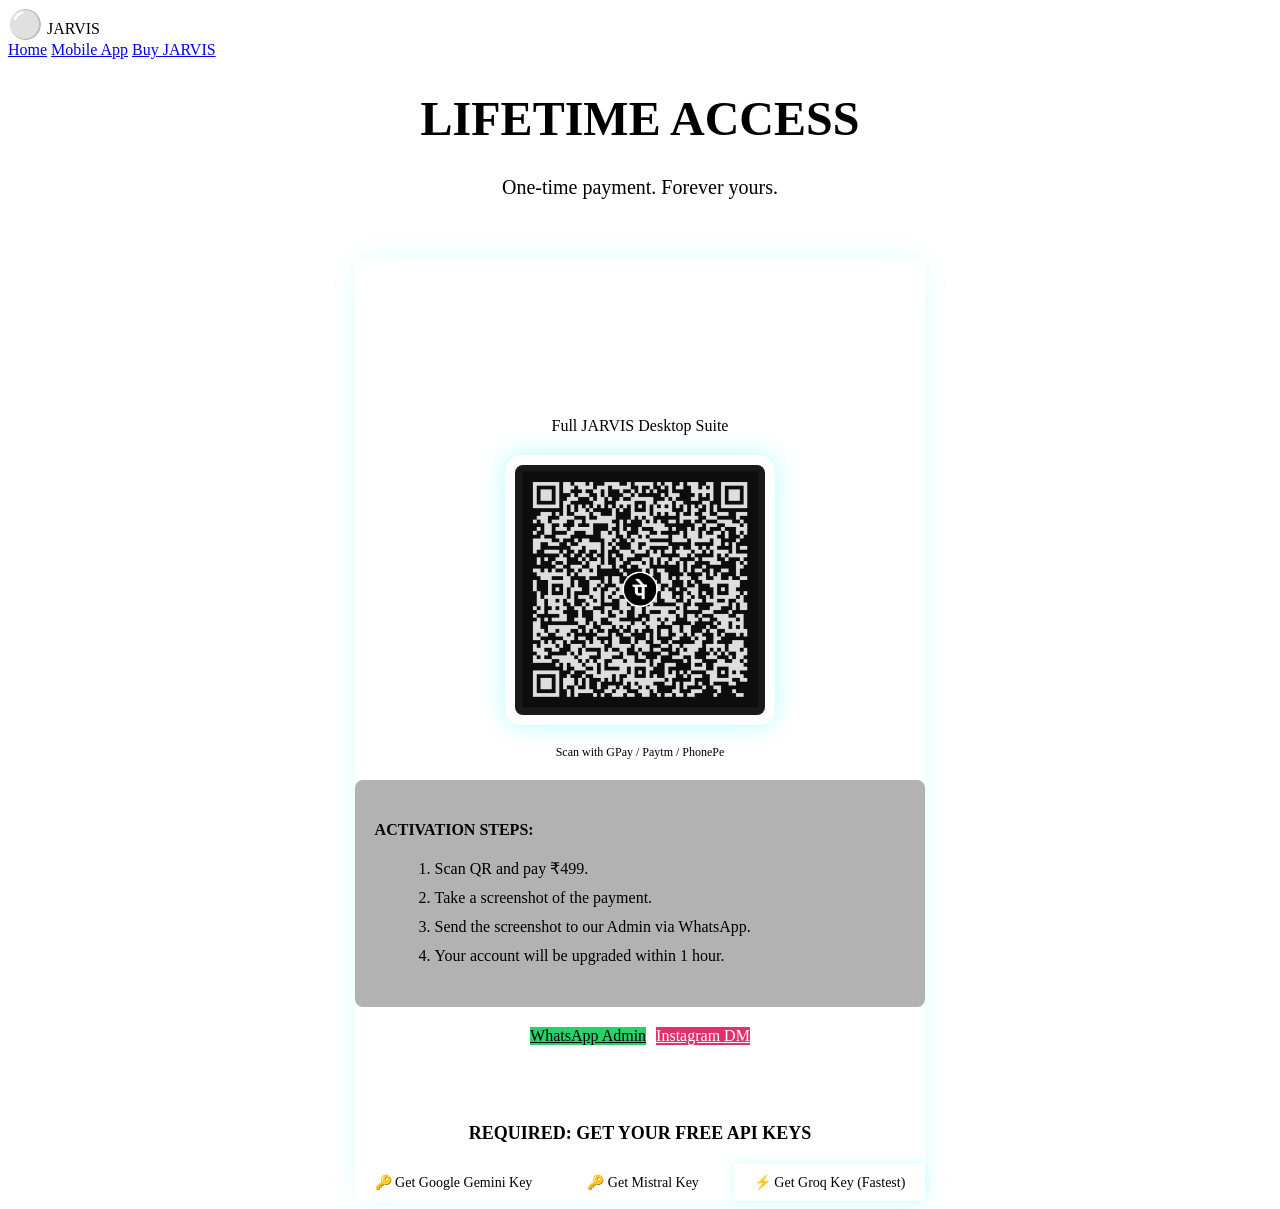
==== buy.html @ ee1a6037 "Add files via upload" ====
<!DOCTYPE html>
<html lang="en">

<head>
    <meta charset="UTF-8">
    <meta name="viewport" content="width=device-width, initial-scale=1.0">
    <title>Upgrade to PRO | JARVIS</title>
    <link rel="stylesheet" href="assets/css/style.css">
    <link rel="stylesheet" href="assets/css/animations.css">
</head>

<body>
    <nav class="nav-container">
        <div class="logo">
            <span style="font-size: 28px;">⚪</span> JARVIS
        </div>
        <div class="nav-links">
            <a href="index.html">Home</a>
            <a href="mobile.html">Mobile App</a>
            <a href="buy.html" class="active">Buy JARVIS</a>
        </div>
    </nav>

    <div class="container fade-in">
        <div style="display: flex; flex-direction: column; align-items: center; text-align: center;">
            <h1 class="text-gradient" style="font-size: 48px; margin-bottom: 10px;">LIFETIME ACCESS</h1>
            <p style="color: var(--text-glass); font-size: 20px;">One-time payment. Forever yours.</p>

            <div class="glass-panel"
                style="margin-top: 40px; border-color: var(--primary); box-shadow: 0 0 30px rgba(0, 243, 255, 0.1);">
                <h2 style="font-size: 56px; color: #fff;"><del
                        style="font-size: 32px; color: var(--text-glass); margin-right: 10px;">₹5000</del> ₹499</h2>
                <p style="color: var(--primary); margin-bottom: 20px;">Full JARVIS Desktop Suite</p>

                <!-- QR Code Placeholder -->
                <div
                    style="background: #fff; padding: 10px; border-radius: 16px; width: 250px; height: 250px; margin: 0 auto 20px; display: flex; align-items: center; justify-content: center; box-shadow: 0 0 25px rgba(0, 243, 255, 0.3); border: 4px solid var(--primary);">
                    <img src="QR.jpeg" alt="Pay 499"
                        style="width: 100%; height: 100%; object-fit: cover; border-radius: 8px;">
                </div>

                <p style="color: var(--text-glass); font-size: 12px; margin-bottom: 20px;">Scan with GPay / Paytm /
                    PhonePe</p>

                <div style="text-align: left; background: rgba(0,0,0,0.3); padding: 20px; border-radius: 8px;">
                    <h4 style="margin-bottom: 15px;">ACTIVATION STEPS:</h4>
                    <ol style="color: var(--text-glass); margin-left: 20px; line-height: 1.8;">
                        <li>Scan QR and pay ₹499.</li>
                        <li>Take a screenshot of the payment.</li>
                        <li>Send the screenshot to our Admin via WhatsApp.</li>
                        <li>Your account will be upgraded within 1 hour.</li>
                    </ol>
                </div>

                <div style="display: flex; gap: 10px; margin-top: 20px; justify-content: center;">
                    <a href="contact.html" class="btn-primary"
                        style="background: #25D366; border-color: #25D366; color: #000;">WhatsApp Admin</a>
                    <a href="contact.html" class="btn-primary"
                        style="background: #E1306C; border-color: #E1306C; color: #fff;">Instagram DM</a>
                </div>
                <div style="margin-top: 40px; border-top: 1px solid var(--border-glass); padding-top: 20px;">
                    <h3 style="color: var(--text-glass); font-size: 18px; margin-bottom: 20px;">REQUIRED: GET YOUR FREE
                        API KEYS</h3>
                    <div style="display: flex; flex-wrap: wrap; gap: 15px; justify-content: center;">
                        <a href="https://aistudio.google.com/prompts/new_chat" target="_blank" class="glass-panel"
                            style="padding: 10px 20px; font-size: 14px; color: var(--text-main); border: 1px solid var(--border-glass); text-decoration: none; transition: 0.3s;">
                            🔑 Get Google Gemini Key
                        </a>
                        <a href="https://console.mistral.ai/" target="_blank" class="glass-panel"
                            style="padding: 10px 20px; font-size: 14px; color: var(--text-main); border: 1px solid var(--border-glass); text-decoration: none; transition: 0.3s;">
                            🔑 Get Mistral Key
                        </a>
                        <a href="https://console.groq.com/keys" target="_blank" class="glass-panel"
                            style="padding: 10px 20px; font-size: 14px; color: var(--primary); border: 1px solid var(--primary); text-decoration: none; transition: 0.3s; box-shadow: 0 0 10px rgba(0, 243, 255, 0.2);">
                            ⚡ Get Groq Key (Fastest)
                        </a>
                    </div>
                </div>
            </div>
        </div>
    </div>
</body>

</html>
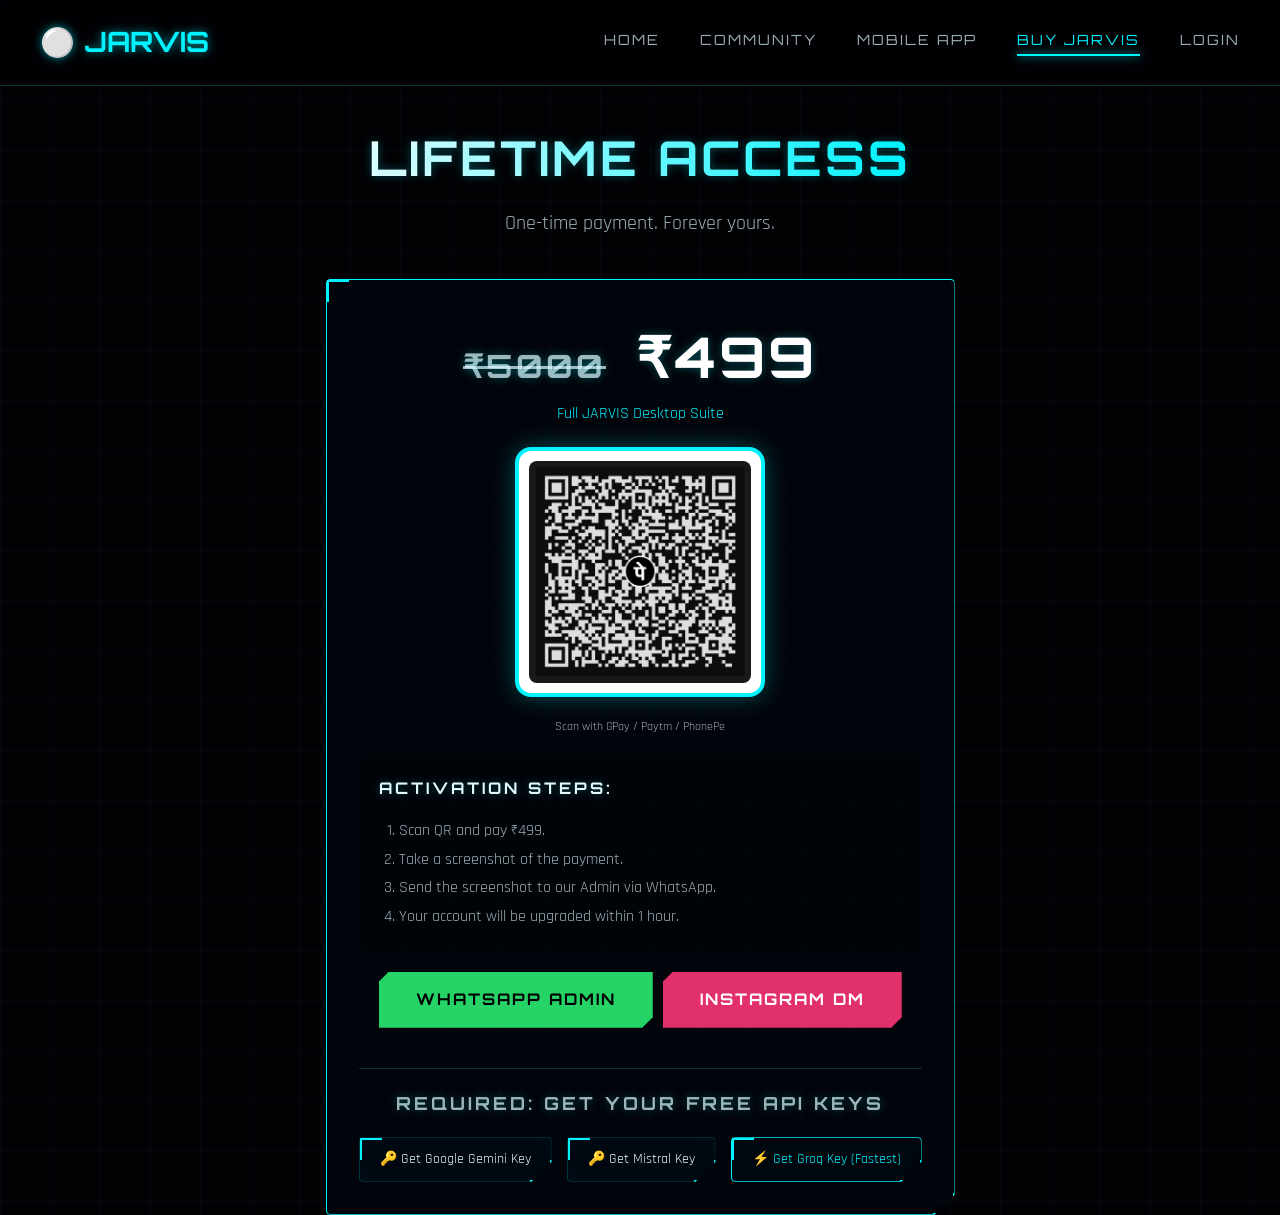
==== commit 14b5f02e: "Add files via upload" ====
--- a/buy.html
+++ b/buy.html
@@ -16,8 +16,10 @@
         </div>
         <div class="nav-links">
             <a href="index.html">Home</a>
+            <a href="community.html">Community</a>
             <a href="mobile.html">Mobile App</a>
             <a href="buy.html" class="active">Buy JARVIS</a>
+            <a href="login.html">Login</a>
         </div>
     </nav>
 
--- a/assets/css/style.css
+++ b/assets/css/style.css
@@ -0,0 +1,336 @@
+/* 
+====================================
+  JARVIS CORE STYLES
+  Theme: Sci-Fi / Cyberpunk / Holographic
+====================================
+*/
+
+@import url('https://fonts.googleapis.com/css2?family=Inter:wght@300;400;600&family=Orbitron:wght@400;500;700;900&family=Rajdhani:wght@500;700&display=swap');
+
+:root {
+    /* Colors */
+    --bg-dark: #020205;
+    --bg-panel: rgba(10, 15, 20, 0.7);
+    --primary: #00f3ff;
+    --primary-dim: rgba(0, 243, 255, 0.1);
+    --primary-glow: rgba(0, 243, 255, 0.6);
+    --secondary: #bd00ff;
+    /* Adding purple for cyberpunk feel */
+    --text-main: #e0faff;
+    --text-glass: rgba(224, 250, 255, 0.7);
+    --border-glass: rgba(0, 243, 255, 0.2);
+    --glass-bg: rgba(0, 10, 20, 0.4);
+
+    /* Spacing */
+    --spacing-sm: 8px;
+    --spacing-md: 16px;
+    --spacing-lg: 32px;
+
+    /* Effects */
+    --neon-shadow: 0 0 10px var(--primary-glow), 0 0 20px var(--primary-glow), 0 0 40px var(--primary-dim);
+    --glass-blur: blur(20px);
+    --tech-border: 1px solid var(--primary);
+}
+
+* {
+    margin: 0;
+    padding: 0;
+    box-sizing: border-box;
+    scrollbar-width: thin;
+    scrollbar-color: var(--primary) var(--bg-dark);
+}
+
+body {
+    background-color: var(--bg-dark);
+    color: var(--text-main);
+    font-family: 'Rajdhani', 'Inter', sans-serif;
+    line-height: 1.6;
+    overflow-x: hidden;
+    background-image:
+        linear-gradient(rgba(0, 243, 255, 0.03) 1px, transparent 1px),
+        linear-gradient(90deg, rgba(0, 243, 255, 0.03) 1px, transparent 1px),
+        radial-gradient(circle at 50% 50%, rgba(2, 2, 5, 0.9) 0%, rgba(2, 2, 5, 1) 100%);
+    background-size: 50px 50px, 50px 50px, 100% 100%;
+    min-height: 100vh;
+}
+
+h1,
+h2,
+h3,
+h4,
+h5,
+h6 {
+    font-family: 'Orbitron', sans-serif;
+    text-transform: uppercase;
+    letter-spacing: 3px;
+    text-shadow: 0 0 10px rgba(0, 243, 255, 0.3);
+}
+
+a {
+    text-decoration: none;
+    color: inherit;
+    transition: 0.3s;
+}
+
+/* ====================================
+   UTILITIES & COMPONENTS
+   ==================================== */
+
+.glass-panel {
+    background: var(--glass-bg);
+    backdrop-filter: var(--glass-blur);
+    -webkit-backdrop-filter: var(--glass-blur);
+    border: 1px solid var(--border-glass);
+    border-radius: 4px;
+    /* Sharper corners for sci-fi look */
+    padding: var(--spacing-lg);
+    box-shadow: 0 0 30px rgba(0, 0, 0, 0.8), inset 0 0 20px rgba(0, 243, 255, 0.05);
+    position: relative;
+    clip-path: polygon(0 0,
+            100% 0,
+            100% calc(100% - 20px),
+            calc(100% - 20px) 100%,
+            0 100%);
+    /* Sci-fi corner cut */
+}
+
+/* Tech decorations */
+.glass-panel::before {
+    content: '';
+    position: absolute;
+    top: 0;
+    left: 0;
+    width: 20px;
+    height: 20px;
+    border-top: 2px solid var(--primary);
+    border-left: 2px solid var(--primary);
+}
+
+.glass-panel::after {
+    content: '';
+    position: absolute;
+    bottom: 0;
+    right: 0;
+    width: 20px;
+    height: 20px;
+    border-bottom: 2px solid var(--primary);
+    border-right: 2px solid var(--primary);
+    margin-bottom: -1px;
+    /* fix alignment with clip-path */
+    margin-right: -1px;
+}
+
+.text-gradient {
+    background: linear-gradient(90deg, #fff, var(--primary), #fff);
+    background-size: 200%;
+    background-clip: text;
+    -webkit-background-clip: text;
+    -webkit-text-fill-color: transparent;
+    animation: shine 3s linear infinite;
+}
+
+@keyframes shine {
+    0% {
+        background-position: 0%;
+    }
+
+    100% {
+        background-position: 200%;
+    }
+}
+
+.btn-primary {
+    display: inline-block;
+    padding: 14px 36px;
+    background: rgba(0, 243, 255, 0.05);
+    border: 1px solid var(--primary);
+    color: var(--primary);
+    font-family: 'Orbitron', sans-serif;
+    font-weight: 700;
+    text-transform: uppercase;
+    letter-spacing: 2px;
+    border-radius: 0;
+    /* Boxy sci-fi button */
+    cursor: pointer;
+    position: relative;
+    overflow: hidden;
+    transition: 0.3s;
+    box-shadow: 0 0 10px rgba(0, 243, 255, 0.1);
+    clip-path: polygon(10px 0, 100% 0, 100% calc(100% - 10px), calc(100% - 10px) 100%, 0 100%, 0 10px);
+}
+
+.btn-primary::before {
+    content: '';
+    position: absolute;
+    top: 0;
+    left: -100%;
+    width: 100%;
+    height: 100%;
+    background: linear-gradient(90deg, transparent, rgba(0, 243, 255, 0.4), transparent);
+    transition: 0.5s;
+}
+
+.btn-primary:hover::before {
+    left: 100%;
+}
+
+.btn-primary:hover {
+    background: var(--primary);
+    color: #000;
+    box-shadow: 0 0 30px var(--primary-glow);
+    text-shadow: none;
+}
+
+.input-field {
+    width: 100%;
+    padding: 14px;
+    background: rgba(0, 0, 0, 0.6);
+    border: 1px solid var(--border-glass);
+    border-radius: 0;
+    color: #fff;
+    font-family: 'Rajdhani', sans-serif;
+    font-size: 16px;
+    transition: 0.3s;
+}
+
+.input-field:focus {
+    outline: none;
+    border-color: var(--primary);
+    box-shadow: 0 0 15px rgba(0, 243, 255, 0.2);
+}
+
+/* ====================================
+   LAYOUT
+   ==================================== */
+
+.nav-container {
+    display: flex;
+    justify-content: space-between;
+    align-items: center;
+    padding: 20px 40px;
+    position: fixed;
+    top: 0;
+    left: 0;
+    width: 100%;
+    z-index: 1000;
+    background: rgba(2, 2, 5, 0.9);
+    backdrop-filter: blur(20px);
+    border-bottom: 1px solid var(--border-glass);
+}
+
+.logo {
+    font-size: 28px;
+    font-weight: 700;
+    color: var(--primary);
+    font-family: 'Orbitron', sans-serif;
+    display: flex;
+    align-items: center;
+    gap: 10px;
+    text-shadow: 0 0 10px var(--primary-glow);
+}
+
+.nav-links {
+    display: flex;
+    gap: 40px;
+}
+
+.nav-links a {
+    color: var(--text-glass);
+    font-size: 14px;
+    text-transform: uppercase;
+    letter-spacing: 2px;
+    font-family: 'Orbitron', sans-serif;
+    position: relative;
+    padding-bottom: 5px;
+}
+
+.nav-links a::after {
+    content: '';
+    position: absolute;
+    bottom: 0;
+    left: 0;
+    width: 0%;
+    height: 2px;
+    background: var(--primary);
+    transition: 0.3s;
+    box-shadow: 0 0 10px var(--primary);
+}
+
+.nav-links a:hover::after,
+.nav-links a.active::after {
+    width: 100%;
+}
+
+.nav-links a:hover,
+.nav-links a.active {
+    color: var(--primary);
+}
+
+.container {
+    padding-top: 120px;
+    max-width: 1200px;
+    margin: 0 auto;
+    width: 90%;
+    position: relative;
+}
+
+footer {
+    border-top: 1px solid var(--border-glass);
+    background: #000;
+    padding: 60px 20px;
+    margin-top: 100px;
+    text-align: center;
+    color: var(--text-glass);
+    position: relative;
+    overflow: hidden;
+}
+
+footer::before {
+    content: '';
+    position: absolute;
+    top: 0;
+    left: 0;
+    width: 100%;
+    height: 1px;
+    background: linear-gradient(90deg, transparent, var(--primary), transparent);
+}
+
+footer a {
+    color: var(--primary);
+    font-weight: 600;
+}
+
+/* ====================================
+   ANIMATION CLASSES (Utility)
+   ==================================== */
+.fade-in {
+    animation: fadeIn 1s ease-out forwards;
+    opacity: 0;
+}
+
+.delay-100 {
+    animation-delay: 0.1s;
+}
+
+.delay-200 {
+    animation-delay: 0.2s;
+}
+
+.delay-300 {
+    animation-delay: 0.3s;
+}
+
+@media (max-width: 768px) {
+    .nav-links {
+        display: none;
+    }
+
+    h1 {
+        font-size: 42px !important;
+    }
+
+    .glass-panel {
+        clip-path: none;
+        border-radius: 12px;
+    }
+}
--- a/assets/css/animations.css
+++ b/assets/css/animations.css
@@ -0,0 +1,85 @@
+/* 
+====================================
+  JARVIS ANIMATIONS
+  Effects: Glow, Pulse, Slide
+====================================
+*/
+
+@keyframes fadeIn {
+    from {
+        opacity: 0;
+        transform: translateY(20px);
+    }
+
+    to {
+        opacity: 1;
+        transform: translateY(0);
+    }
+}
+
+@keyframes glowPulse {
+    0% {
+        box-shadow: 0 0 5px rgba(0, 243, 255, 0.4);
+    }
+
+    50% {
+        box-shadow: 0 0 20px rgba(0, 243, 255, 0.8);
+    }
+
+    100% {
+        box-shadow: 0 0 5px rgba(0, 243, 255, 0.4);
+    }
+}
+
+@keyframes scanline {
+    0% {
+        top: 0%;
+    }
+
+    100% {
+        top: 100%;
+    }
+}
+
+.glow-effect {
+    animation: glowPulse 3s infinite;
+}
+
+/* Loading Screen Animation */
+.loader-container {
+    position: fixed;
+    top: 0;
+    left: 0;
+    width: 100%;
+    height: 100vh;
+    background: #000;
+    display: flex;
+    flex-direction: column;
+    justify-content: center;
+    align-items: center;
+    z-index: 9999;
+}
+
+.loader-circle {
+    width: 60px;
+    height: 60px;
+    border: 4px solid rgba(0, 243, 255, 0.3);
+    border-top: 4px solid var(--primary);
+    border-radius: 50%;
+    animation: spin 1s linear infinite;
+    margin-bottom: 20px;
+}
+
+@keyframes spin {
+    0% {
+        transform: rotate(0deg);
+    }
+
+    100% {
+        transform: rotate(360deg);
+    }
+}
+
+.hidden {
+    display: none !important;
+}
